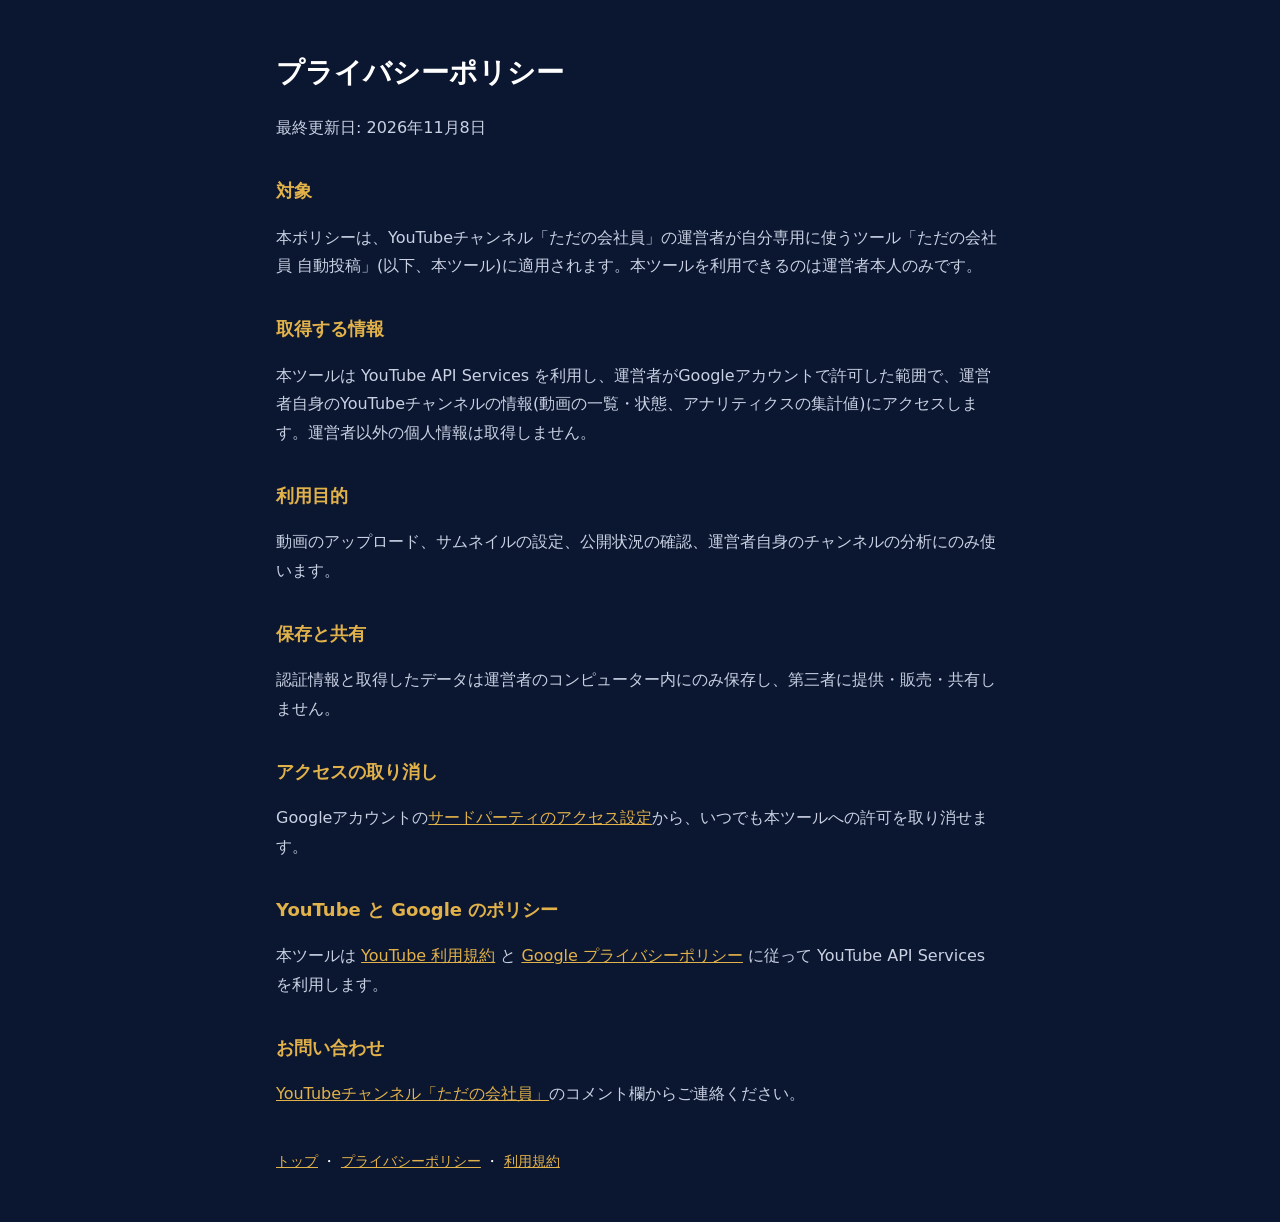
==== privacy.html @ 0ba3beb8 "App info, privacy policy and terms pages Co-Authored-By: Claude Opus 5.5 <noreply@anthropic.com>" ====
<!doctype html><html lang="ja"><head><meta charset="utf-8"><meta name="viewport" content="width=device-width,initial-scale=1"><link rel="stylesheet" href="style.css"><title>プライバシーポリシー｜ただの会社員 自動投稿</title></head><body><main>
<h1>プライバシーポリシー</h1><p>最終更新日: 2026年11月8日</p>
<h2>対象</h2><p>本ポリシーは、YouTubeチャンネル「ただの会社員」の運営者が自分専用に使うツール「ただの会社員 自動投稿」(以下、本ツール)に適用されます。本ツールを利用できるのは運営者本人のみです。</p>
<h2>取得する情報</h2><p>本ツールは YouTube API Services を利用し、運営者がGoogleアカウントで許可した範囲で、運営者自身のYouTubeチャンネルの情報(動画の一覧・状態、アナリティクスの集計値)にアクセスします。運営者以外の個人情報は取得しません。</p>
<h2>利用目的</h2><p>動画のアップロード、サムネイルの設定、公開状況の確認、運営者自身のチャンネルの分析にのみ使います。</p>
<h2>保存と共有</h2><p>認証情報と取得したデータは運営者のコンピューター内にのみ保存し、第三者に提供・販売・共有しません。</p>
<h2>アクセスの取り消し</h2><p>Googleアカウントの<a href="https://myaccount.google.com/permissions">サードパーティのアクセス設定</a>から、いつでも本ツールへの許可を取り消せます。</p>
<h2>YouTube と Google のポリシー</h2><p>本ツールは <a href="https://www.youtube.com/t/terms">YouTube 利用規約</a> と <a href="https://policies.google.com/privacy">Google プライバシーポリシー</a> に従って YouTube API Services を利用します。</p>
<h2>お問い合わせ</h2><p><a href="https://www.youtube.com/channel/UCHDlyp7aMH_pQrxpcvQ61Mw">YouTubeチャンネル「ただの会社員」</a>のコメント欄からご連絡ください。</p>
<nav><a href="./">トップ</a> ・ <a href="privacy.html">プライバシーポリシー</a> ・ <a href="terms.html">利用規約</a></nav></main></body></html>
---- style.css ----
:root{--bg:#0b1630;--fg:#fff;--muted:#c9d1e3;--gold:#e2b24a}
*{box-sizing:border-box}body{margin:0;background:var(--bg);color:var(--fg);font-family:"Hiragino Sans","Noto Sans JP",system-ui,sans-serif;line-height:1.8}
main{max-width:760px;margin:0 auto;padding:48px 16px}h1{font-size:28px;margin:0 0 8px}h1 span{color:var(--gold)}
h2{font-size:18px;color:var(--gold);margin-top:32px}p,li{color:var(--muted)}a{color:var(--gold)}nav{margin-top:40px;font-size:14px}
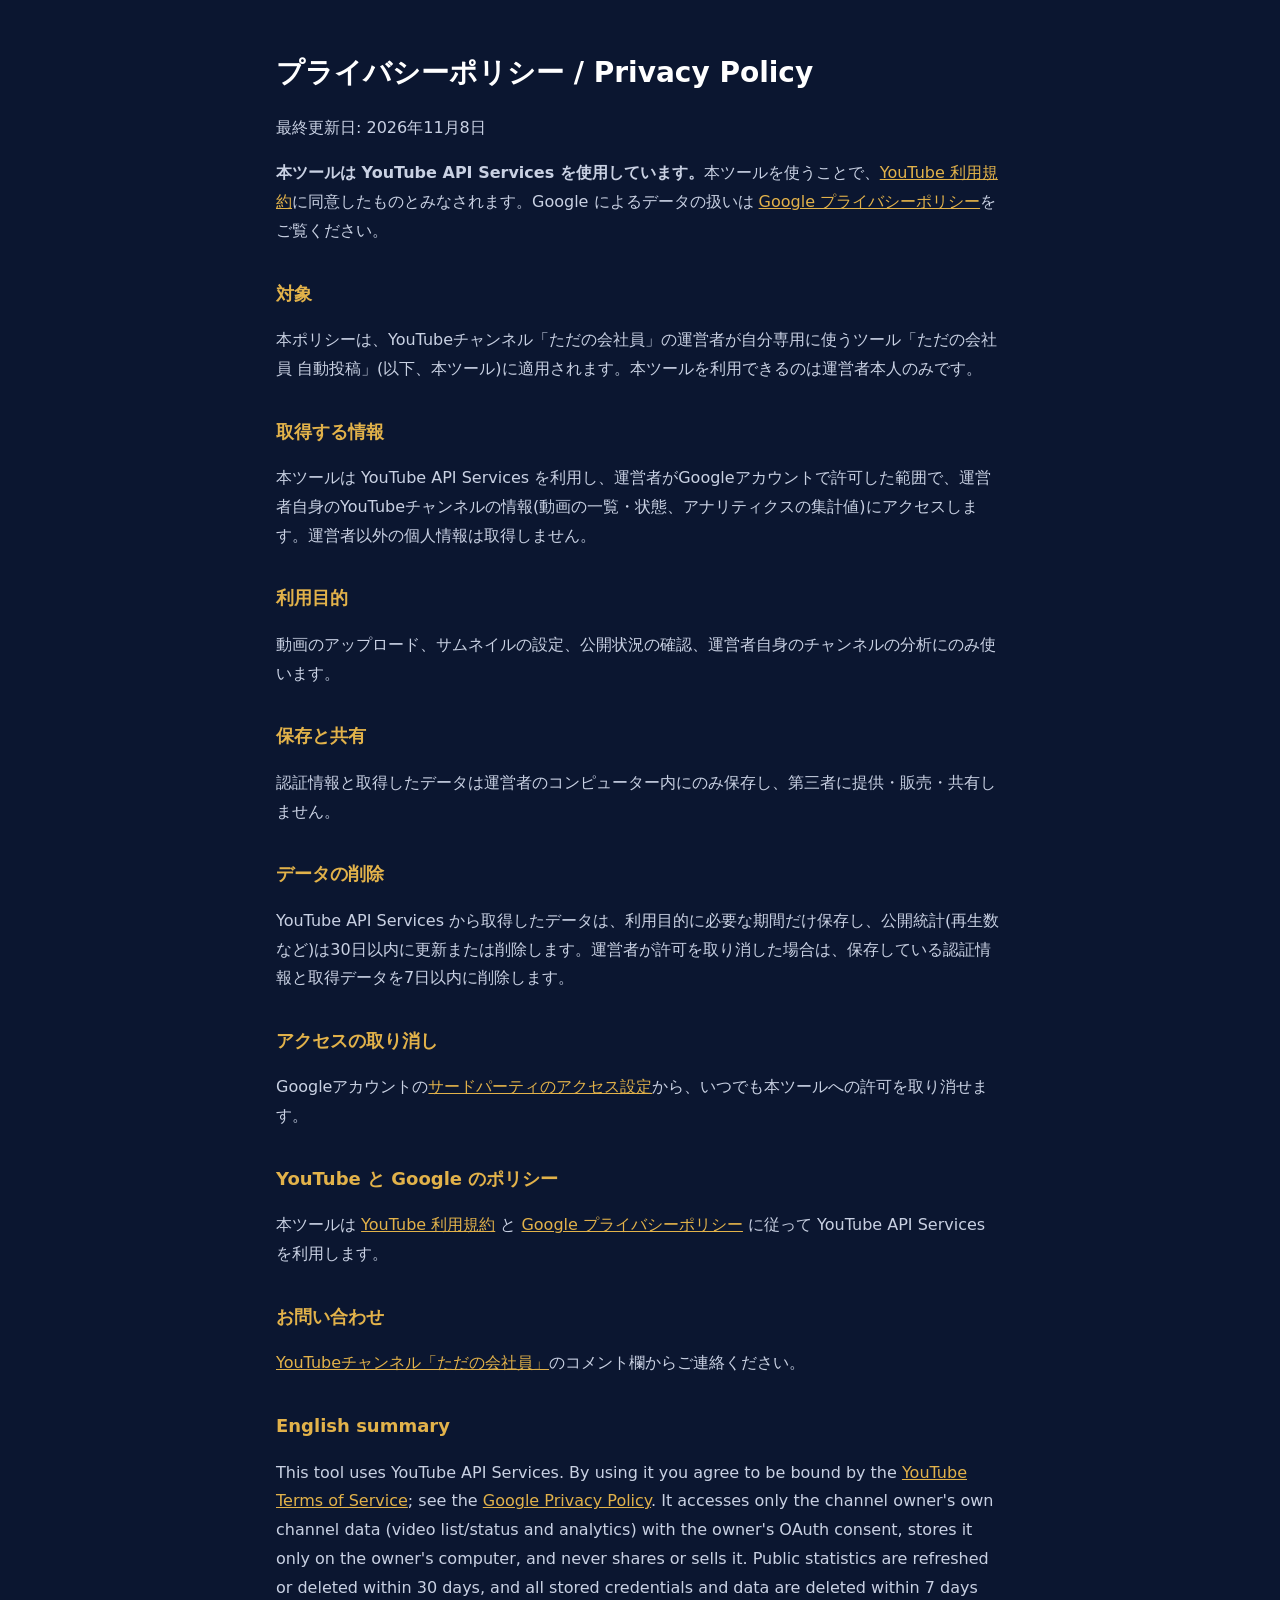
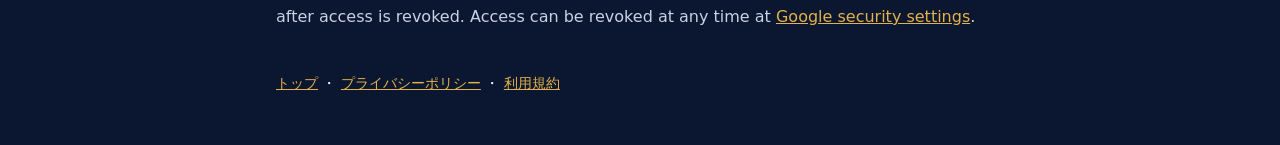
==== commit bba8c56a: "Add YouTube API Services disclosure, deletion policy and English summary Co-Authored-By: Claude Opus" ====
--- a/privacy.html
+++ b/privacy.html
@@ -1,10 +1,13 @@
 <!doctype html><html lang="ja"><head><meta charset="utf-8"><meta name="viewport" content="width=device-width,initial-scale=1"><link rel="stylesheet" href="style.css"><title>プライバシーポリシー｜ただの会社員 自動投稿</title></head><body><main>
-<h1>プライバシーポリシー</h1><p>最終更新日: 2026年11月8日</p>
+<h1>プライバシーポリシー / Privacy Policy</h1><p>最終更新日: 2026年11月8日</p>
+<p><strong>本ツールは YouTube API Services を使用しています。</strong>本ツールを使うことで、<a href="https://www.youtube.com/t/terms">YouTube 利用規約</a>に同意したものとみなされます。Google によるデータの扱いは <a href="https://policies.google.com/privacy">Google プライバシーポリシー</a>をご覧ください。</p>
 <h2>対象</h2><p>本ポリシーは、YouTubeチャンネル「ただの会社員」の運営者が自分専用に使うツール「ただの会社員 自動投稿」(以下、本ツール)に適用されます。本ツールを利用できるのは運営者本人のみです。</p>
 <h2>取得する情報</h2><p>本ツールは YouTube API Services を利用し、運営者がGoogleアカウントで許可した範囲で、運営者自身のYouTubeチャンネルの情報(動画の一覧・状態、アナリティクスの集計値)にアクセスします。運営者以外の個人情報は取得しません。</p>
 <h2>利用目的</h2><p>動画のアップロード、サムネイルの設定、公開状況の確認、運営者自身のチャンネルの分析にのみ使います。</p>
 <h2>保存と共有</h2><p>認証情報と取得したデータは運営者のコンピューター内にのみ保存し、第三者に提供・販売・共有しません。</p>
-<h2>アクセスの取り消し</h2><p>Googleアカウントの<a href="https://myaccount.google.com/permissions">サードパーティのアクセス設定</a>から、いつでも本ツールへの許可を取り消せます。</p>
+<h2>データの削除</h2><p>YouTube API Services から取得したデータは、利用目的に必要な期間だけ保存し、公開統計(再生数など)は30日以内に更新または削除します。運営者が許可を取り消した場合は、保存している認証情報と取得データを7日以内に削除します。</p>
+<h2>アクセスの取り消し</h2><p>Googleアカウントの<a href="https://security.google.com/settings/security/permissions">サードパーティのアクセス設定</a>から、いつでも本ツールへの許可を取り消せます。</p>
 <h2>YouTube と Google のポリシー</h2><p>本ツールは <a href="https://www.youtube.com/t/terms">YouTube 利用規約</a> と <a href="https://policies.google.com/privacy">Google プライバシーポリシー</a> に従って YouTube API Services を利用します。</p>
 <h2>お問い合わせ</h2><p><a href="https://www.youtube.com/channel/UCHDlyp7aMH_pQrxpcvQ61Mw">YouTubeチャンネル「ただの会社員」</a>のコメント欄からご連絡ください。</p>
+<h2>English summary</h2><p>This tool uses YouTube API Services. By using it you agree to be bound by the <a href="https://www.youtube.com/t/terms">YouTube Terms of Service</a>; see the <a href="https://policies.google.com/privacy">Google Privacy Policy</a>. It accesses only the channel owner's own channel data (video list/status and analytics) with the owner's OAuth consent, stores it only on the owner's computer, and never shares or sells it. Public statistics are refreshed or deleted within 30 days, and all stored credentials and data are deleted within 7 days after access is revoked. Access can be revoked at any time at <a href="https://security.google.com/settings/security/permissions">Google security settings</a>.</p>
 <nav><a href="./">トップ</a> ・ <a href="privacy.html">プライバシーポリシー</a> ・ <a href="terms.html">利用規約</a></nav></main></body></html>
